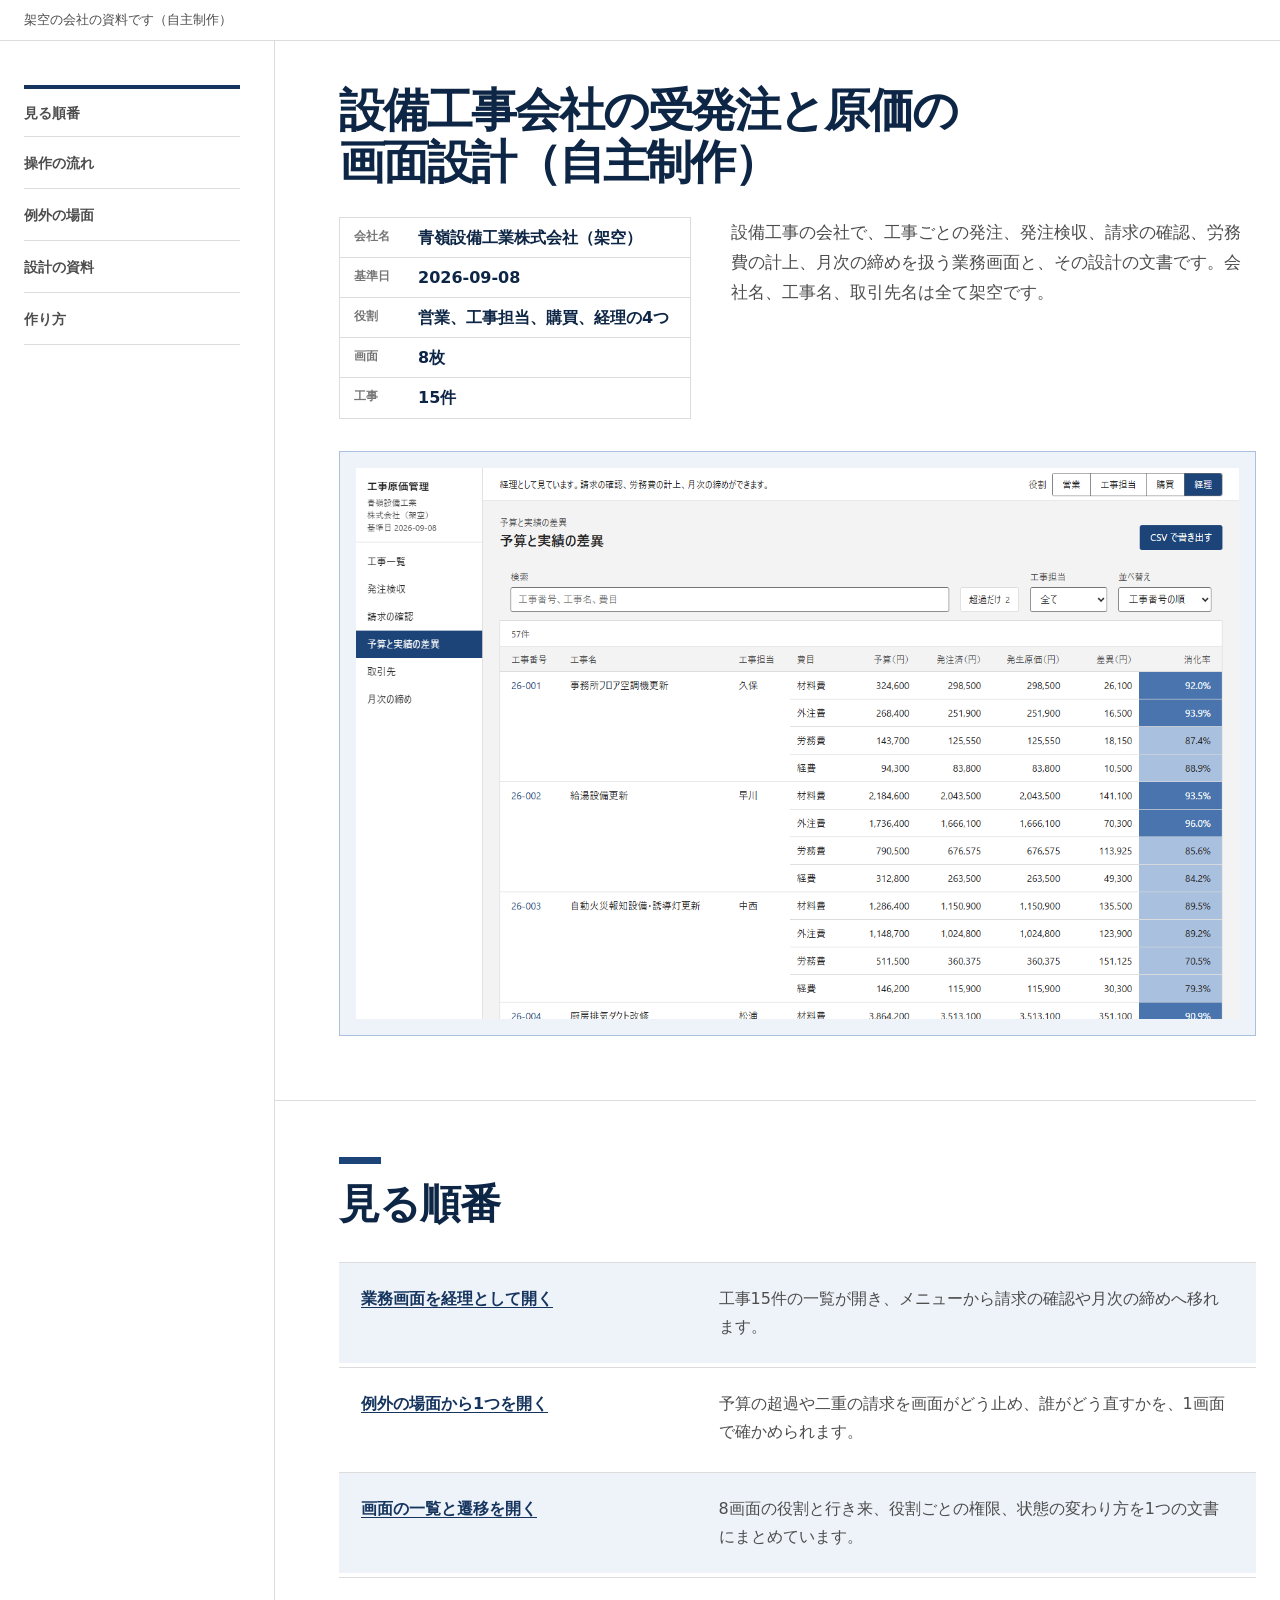
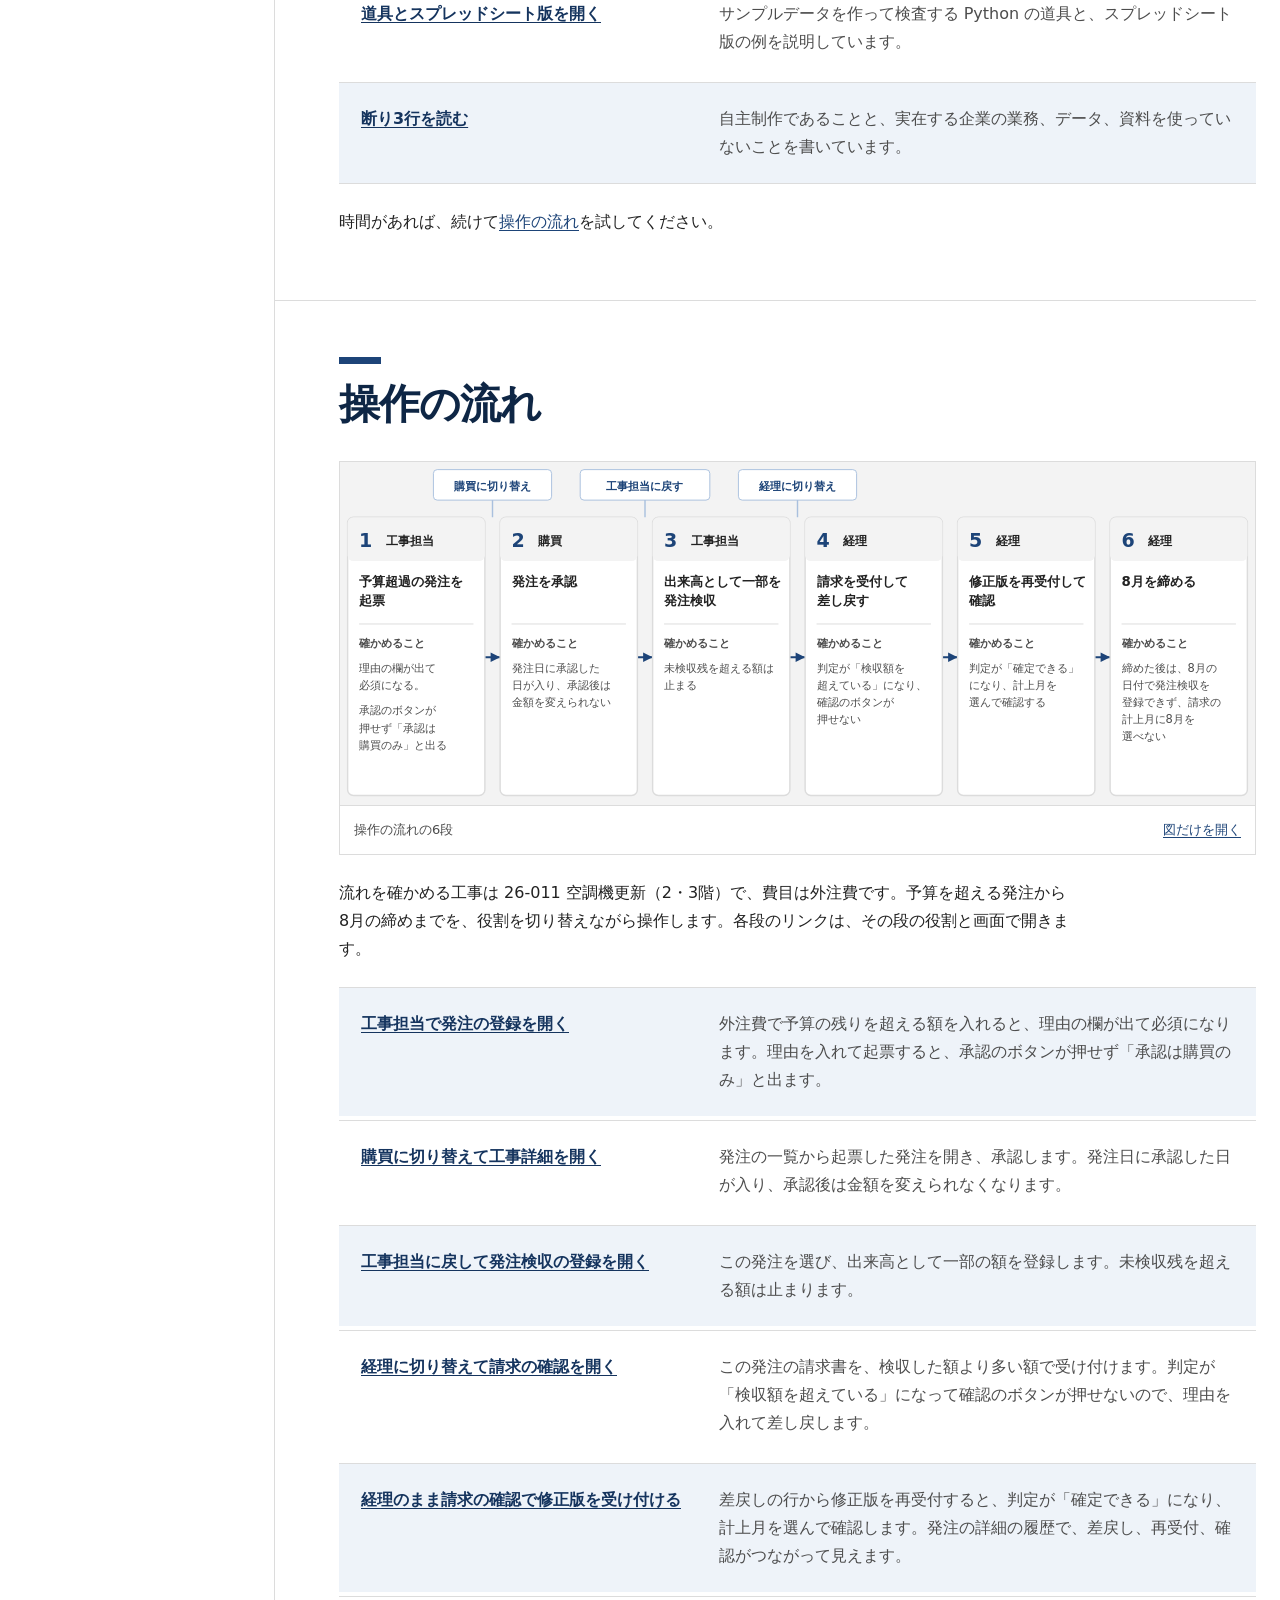
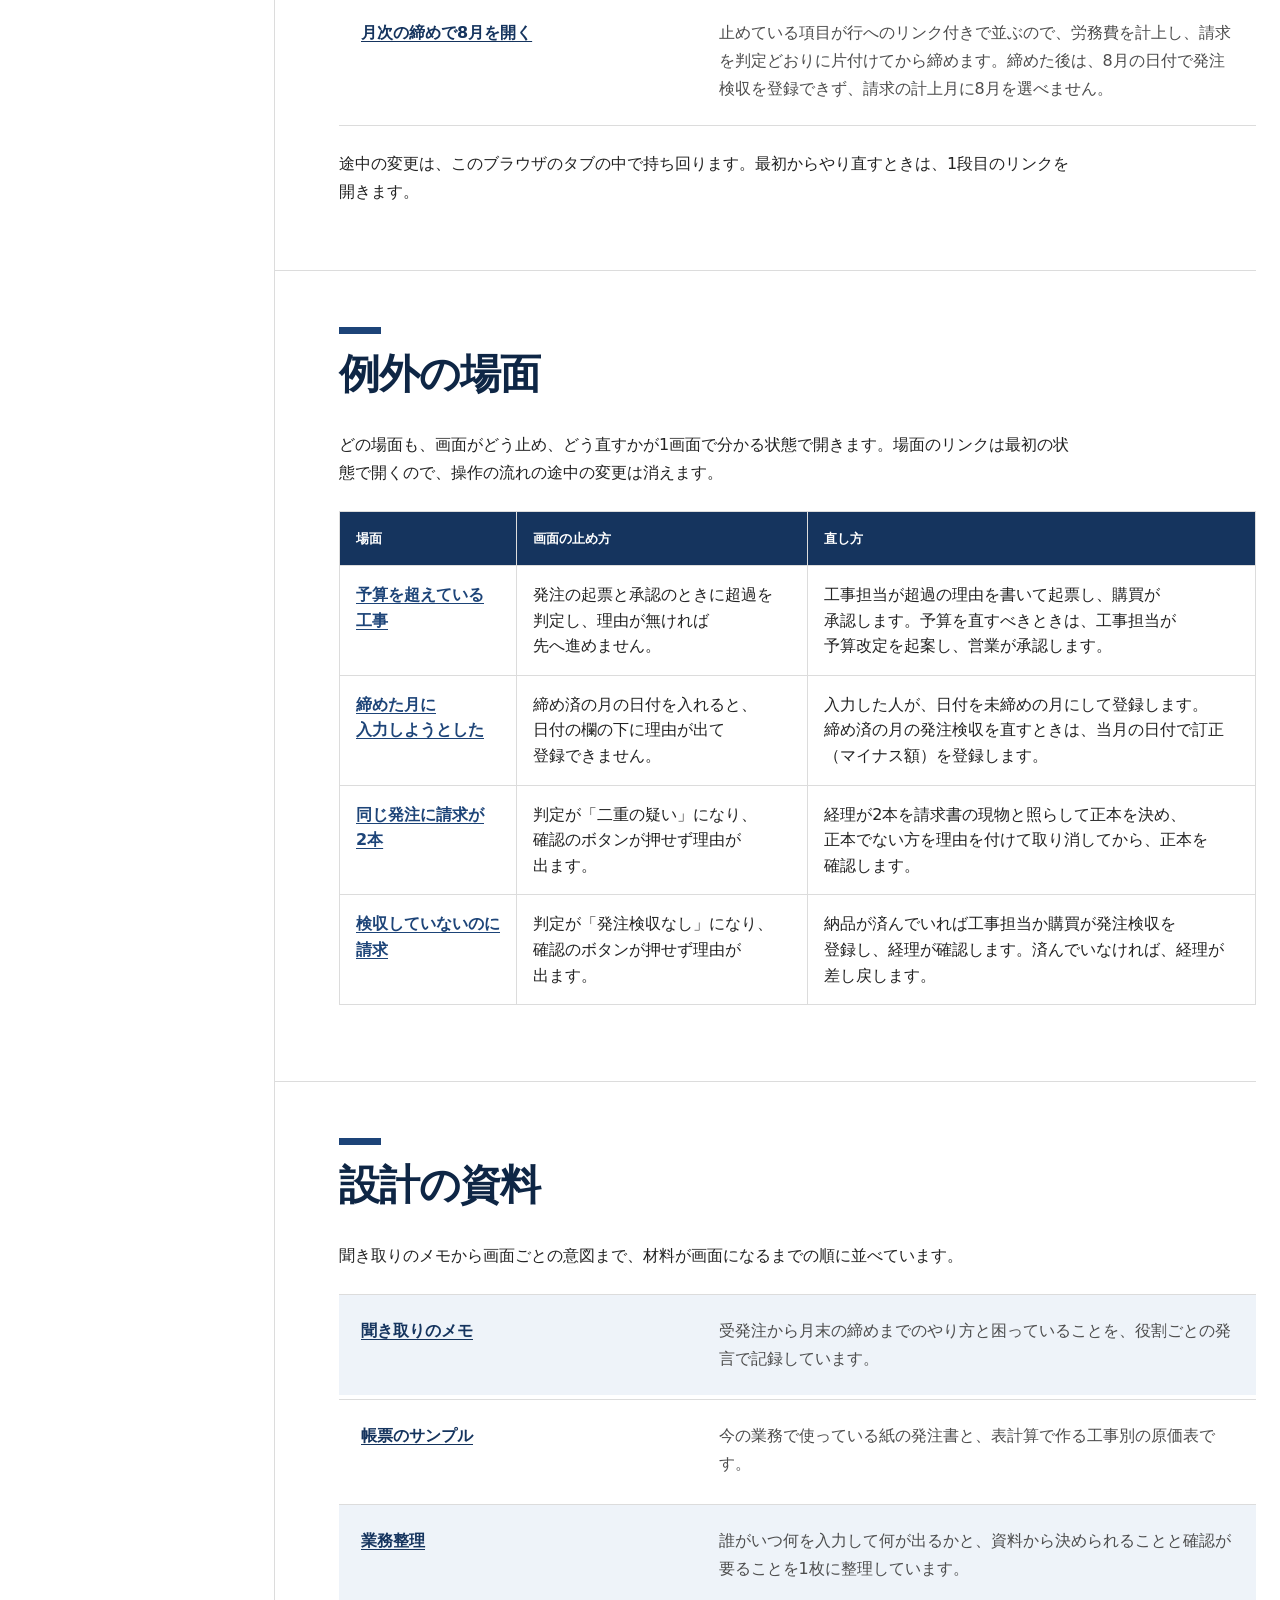
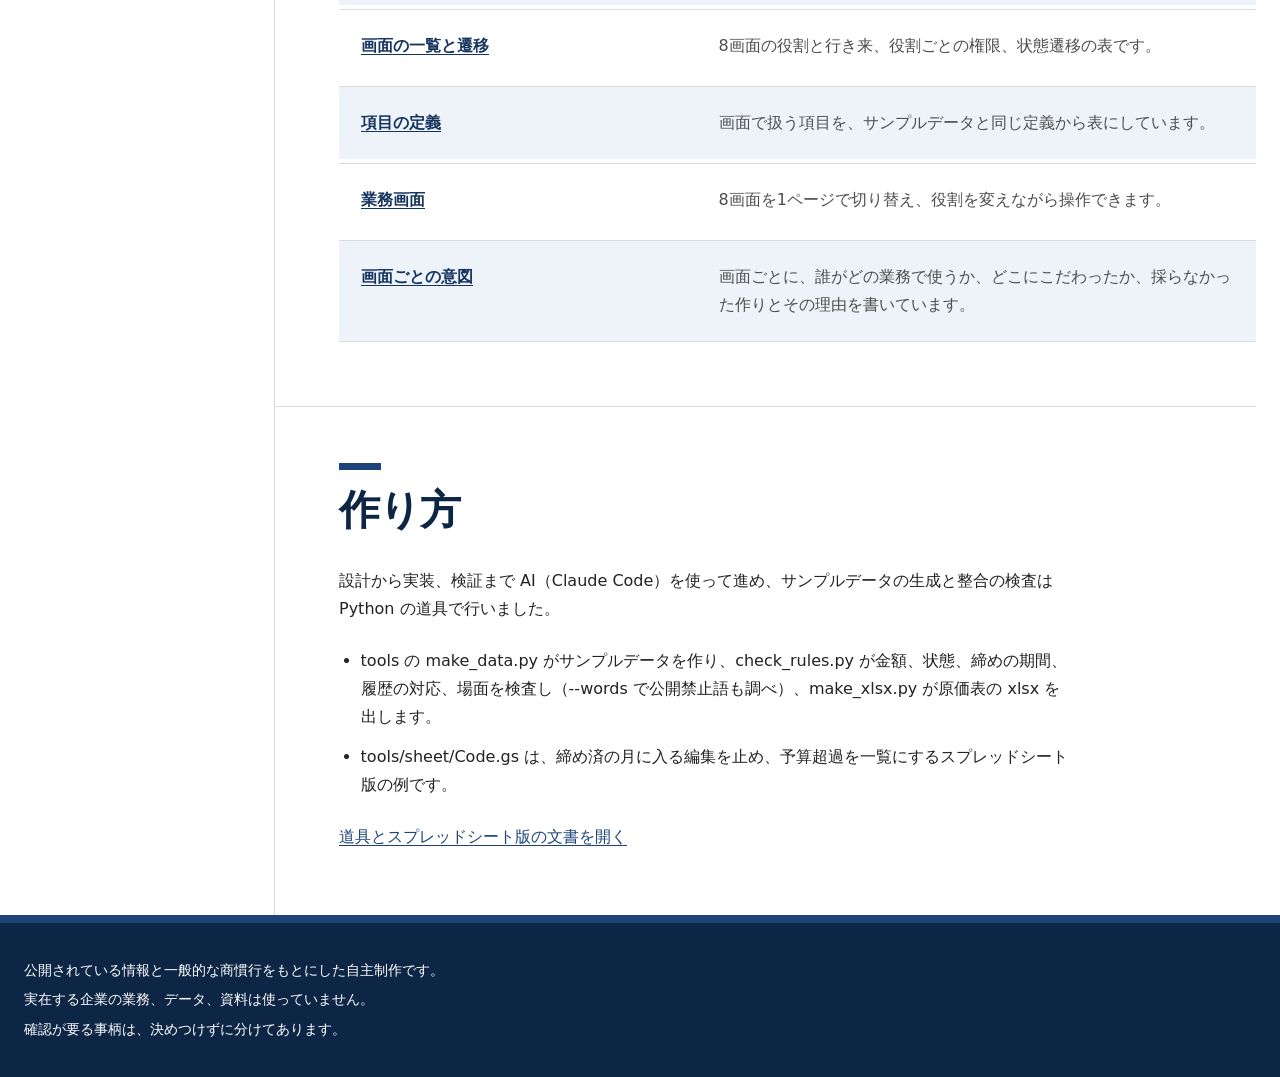
==== index.html @ 303785d9 "設備工事会社の受発注と原価の画面設計（自主制作）" ====
<!DOCTYPE html>
<html lang="ja">
<head>
<meta charset="utf-8">
<meta name="viewport" content="width=device-width, initial-scale=1">
<title>設備工事会社の受発注と原価の画面設計（自主制作）</title>
<link rel="stylesheet" href="docs/docs.css">
<style>
:root {
  --c-900: #0e2645;
  --c-800: #15345e;
  --c-700: #1d4478;
  --c-500: #4a74ad;
  --c-300: #a9c0de;
  --c-100: #d6e2f1;
  --c-50: #eef3f9;
}
body {
  background: #ffffff;
  font-size: 16px;
  line-height: 1.75;
}
.page.index-page {
  max-width: none;
  margin: 0;
  padding: 0;
  border: 0;
  border-radius: 0;
  background: #ffffff;
}
.index-page a {
  color: var(--c-700);
  text-decoration-thickness: 1px;
  text-underline-offset: .2em;
}
.index-page a:hover {
  color: var(--c-900);
  text-decoration-thickness: 2px;
}
.index-page a:focus-visible {
  outline: 3px solid var(--c-500);
  outline-offset: 3px;
  border-radius: 2px;
}
.index-page header {
  border-bottom: 1px solid #dcdcdc;
}
.index-page header .disc {
  width: min(1240px, calc(100% - 48px));
  margin: 0 auto;
  padding: 10px 0;
  border: 0;
  border-radius: 0;
  background: none;
  color: #4d4d4d;
  font-size: .8rem;
}
.layout {
  display: grid;
  grid-template-columns: 250px minmax(0, 1fr);
  grid-template-rows: auto 1fr;
  width: min(1240px, calc(100% - 48px));
  margin: 0 auto;
}
.title {
  grid-column: 2;
  grid-row: 1;
  padding: 44px 0 28px 64px;
  border-left: 1px solid #dcdcdc;
}
.local-nav {
  grid-column: 1;
  grid-row: 1 / span 2;
  align-self: start;
  position: sticky;
  top: 0;
  padding: 44px 34px 64px 0;
}
.local-nav a {
  display: flex;
  min-height: 52px;
  align-items: center;
  padding: 8px 0;
  border-bottom: 1px solid #dcdcdc;
  color: #4d4d4d;
  font-size: .86rem;
  font-weight: 650;
  text-decoration: none;
}
.local-nav a:first-child {
  border-top: 4px solid var(--c-800);
}
.local-nav a:hover {
  color: var(--c-900);
}
main {
  grid-column: 2;
  grid-row: 2;
  min-width: 0;
  border-left: 1px solid #dcdcdc;
}
.index-page h1 {
  max-width: 18em;
  margin: 0;
  color: var(--c-900);
  font-size: clamp(2.2rem, 3.6vw, 3.4rem);
  font-weight: 760;
  letter-spacing: -.045em;
  line-height: 1.12;
}
h1 .title-line {
  display: inline-block;
  width: max-content;
  max-width: 100%;
}
.intro {
  display: grid;
  grid-template-columns:
    minmax(0, 22em) minmax(0, 1fr);
  gap: 24px 40px;
  align-items: start;
  padding: 0 0 32px 64px;
}
.index-page .kv {
  grid-template-columns: max-content minmax(0, 1fr);
  border: 1px solid #dcdcdc;
}
.index-page .kv dt, .index-page .kv dd {
  padding: 8px 14px;
  border-bottom: 1px solid #dcdcdc;
}
.index-page .kv dt {
  color: #757575;
  font-size: .72rem;
  font-weight: 700;
  line-height: 1.9;
}
.index-page .kv dd {
  color: var(--c-900);
  font-weight: 700;
  line-height: 1.45;
  word-break: keep-all;
  overflow-wrap: normal;
}
.index-page .kv dt:last-of-type,
.index-page .kv dd:last-of-type {
  border-bottom: 0;
}
.value-chunk {
  display: inline-block;
  white-space: nowrap;
}
.index-lead {
  color: #4d4d4d;
  font-size: 1.08rem;
}
.screen-window {
  margin: 0 0 64px 64px;
  padding: 16px;
  border: 1px solid var(--c-300);
  background: var(--c-50);
}
.screen-link {
  display: block;
  overflow: hidden;
  background: #ffffff;
}
.screen-link img {
  display: block;
  width: 100%;
  height: auto;
}
.index-page section {
  padding: 56px 0 64px 64px;
  border-top: 1px solid #dcdcdc;
}
.index-page section > * + * {
  margin-top: 24px;
}
.index-page h2 {
  margin: 0 0 32px;
  padding: 0;
  border: 0;
  color: var(--c-900);
  font-size: clamp(1.8rem, 3.2vw, 3rem);
  font-weight: 700;
  line-height: 1.2;
  letter-spacing: -.025em;
  scroll-margin-top: 18px;
}
.index-page h2::before {
  content: "";
  display: block;
  width: 42px;
  height: 7px;
  margin-bottom: 16px;
  background: var(--c-700);
}
.index-page section > p,
.index-page section > ul {
  max-width: 46em;
}
.index-list {
  padding: 0;
  list-style: none;
}
.index-list > li {
  display: grid;
  grid-template-columns:
    minmax(220px, .78fr) minmax(0, 1.22fr);
  gap: 28px;
  padding: 22px;
  border-top: 1px solid #dcdcdc;
}
.index-list > li:nth-child(odd) {
  background: var(--c-50);
}
.index-list > li:last-child {
  border-bottom: 1px solid #dcdcdc;
}
.index-list > li > a {
  align-self: start;
  color: var(--c-800);
  font-weight: 750;
}
.index-list > li > p {
  color: #4d4d4d;
}
.index-page .fig {
  border: 1px solid #dcdcdc;
  background: #ffffff;
}
.index-page .fig img {
  border: 0;
  border-radius: 0;
}
.index-page .fig figcaption {
  margin: 0;
  padding: 6px 14px;
  border-top: 1px solid #dcdcdc;
  gap: 0 24px;
}
.index-page section ul {
  padding-left: 1.35em;
}
.index-page section ul li + li {
  margin-top: 12px;
}
.index-page footer.disc {
  margin: 0;
  padding:
    36px max(24px, calc((100% - 1240px) / 2));
  border: 0;
  border-top: 8px solid var(--c-700);
  border-radius: 0;
  background: var(--c-900);
  color: #ffffff;
  font-size: .9rem;
}
.index-page footer.disc p + p {
  margin-top: 6px;
}
@media print, (min-width: 780px) {
  .index-page .tbl {
    border-collapse: separate;
    border-spacing: 0;
    border: 1px solid #dcdcdc;
  }
  .index-page .tbl th, .index-page .tbl td {
    padding: 16px;
    border: 0;
    border-right: 1px solid #dcdcdc;
    border-bottom: 1px solid #dcdcdc;
  }
  .index-page .tbl th:last-child,
  .index-page .tbl td:last-child {
    border-right: 0;
  }
  .index-page .tbl tr:last-child td {
    border-bottom: 0;
  }
  .index-page .tbl th {
    background: var(--c-800);
    color: #ffffff;
    font-size: .82rem;
    font-weight: 700;
  }
  .index-page .tbl td:first-child {
    color: var(--c-900);
    font-weight: 700;
  }
}
@media (max-width: 1100px) {
  .intro {
    grid-template-columns: minmax(0, 1fr);
  }
  .index-page .kv {
    max-width: 30em;
  }
}
@media (max-width: 900px) {
  .layout {
    display: block;
    width: 100%;
  }
  .title {
    padding: 36px 24px 20px;
    border-left: 0;
  }
  .local-nav {
    position: static;
    display: flex;
    flex-wrap: wrap;
    gap: 0 20px;
    padding: 0 24px;
    border-top: 1px solid #dcdcdc;
    border-bottom: 1px solid #dcdcdc;
  }
  .local-nav a, .local-nav a:first-child {
    min-height: 44px;
    padding: 0;
    border: 0;
    font-size: .82rem;
  }
  main {
    border-left: 0;
  }
  .intro {
    padding: 28px 24px;
  }
  .screen-window {
    margin: 0 24px 48px;
  }
  .index-page section {
    padding: 48px 24px 56px;
  }
}
@media (max-width: 600px) {
  body {
    font-size: 15px;
  }
  .index-page header .disc {
    width: calc(100% - 32px);
  }
  .title {
    padding: 28px 16px 16px;
  }
  .index-page h1 {
    font-size: clamp(1.9rem, 8vw, 2.6rem);
  }
  .local-nav {
    gap: 0 16px;
    padding: 0 16px;
  }
  .intro {
    gap: 20px;
    padding: 24px 16px;
  }
  .index-page .kv {
    grid-template-columns: 5.6em minmax(0, 1fr);
  }
  .index-page .kv dt, .index-page .kv dd {
    padding: 8px 12px;
  }
  .screen-window {
    margin: 0 16px 40px;
    padding: 8px;
  }
  .index-page section {
    padding: 40px 16px 44px;
  }
  .index-list > li {
    grid-template-columns: minmax(0, 1fr);
    gap: 4px;
    padding: 12px;
  }
  .index-list > li > a,
  .index-page .tbl td a,
  .index-page section > p > a {
    display: inline-flex;
    min-height: 44px;
    align-items: center;
  }
  .index-page .fig figcaption {
    flex-direction: column;
    align-items: stretch;
  }
  .index-page .fig .open {
    min-height: 44px;
  }
}
@media print {
  body {
    font-size: 10.5pt;
  }
  .index-page header {
    border: 0;
  }
  .index-page header .disc {
    width: 100%;
    padding: 0 0 6pt;
  }
  .layout {
    display: block;
    width: 100%;
  }
  .local-nav {
    display: none;
  }
  .title {
    padding: 6pt 0 12pt;
    border: 0;
  }
  .index-page h1 {
    max-width: none;
    font-size: 24pt;
  }
  main {
    border: 0;
  }
  .intro {
    grid-template-columns:
      minmax(0, 19em) minmax(0, 1fr);
    gap: 0 16pt;
    padding: 0 0 12pt;
  }
  .index-lead {
    font-size: 10.5pt;
  }
  .screen-window {
    margin: 0;
    padding: 6pt;
    break-inside: avoid;
  }
  .index-page section {
    padding: 16pt 0 0;
    border: 0;
  }
  .index-page section > * + * {
    margin-top: 10pt;
  }
  .index-page h2 {
    margin-bottom: 10pt;
    font-size: 17pt;
    break-after: avoid;
  }
  .index-page h2::before {
    width: 28pt;
    height: 4pt;
    margin-bottom: 6pt;
  }
  .index-list > li {
    gap: 12pt;
    padding: 7pt 10pt;
    break-inside: avoid;
  }
  .index-page .tbl th, .index-page .tbl td {
    padding: 7pt 9pt;
  }
  .index-page .tbl th {
    background: #ffffff;
    color: #222222;
    border-bottom: 2px solid var(--c-800);
  }
  .index-page section ul li + li {
    margin-top: 6pt;
  }
  .index-page footer.disc {
    margin-top: 18pt;
    padding: 10pt 0 0;
    border-top: 2px solid var(--c-900);
    background: #ffffff;
    color: #222222;
  }
  .index-page a {
    color: #222222;
  }
}
</style>
</head>
<body>
<div class="page index-page">
<header>
<p class="disc">架空の会社の資料です（自主制作）</p>
</header>

<div class="layout">
<div class="title">
<h1><span class="title-line">設備工事会社の</span><span class="title-line">受発注と原価の</span><span class="title-line">画面設計（自主制作）</span></h1>
</div>

<nav class="local-nav" aria-label="このページの目次">
<a href="#sanpun">見る順番</a>
<a href="#ipponmichi">操作の流れ</a>
<a href="#reigai">例外の場面</a>
<a href="#michisuji">設計の資料</a>
<a href="#tsukuri">作り方</a>
</nav>

<main>
<div class="intro">
<dl class="kv">
<dt>会社名</dt><dd><span class="value-chunk">青嶺設備工業株式会社</span><span class="value-chunk">（架空）</span></dd>
<dt>基準日</dt><dd>2026-09-08</dd>
<dt>役割</dt><dd><span class="value-chunk">営業、</span><span class="value-chunk">工事担当、</span><span class="value-chunk">購買、</span><span class="value-chunk">経理の4つ</span></dd>
<dt>画面</dt><dd>8枚</dd>
<dt>工事</dt><dd>15件</dd>
</dl>
<p class="index-lead">設備工事の会社で、工事ごとの発注、発注検収、請求の確認、労務費の計上、月次の締めを扱う業務画面と、その設計の文書です。会社名、工事名、取引先名は全て架空です。</p>
</div>

<div class="screen-window">
<a class="screen-link" href="app.html#/sai?role=keiri"><img src="docs/img/gamen_sai.png" width="1280" height="800" alt="予算と実績の差異の画面"></a>
</div>

<section>
<h2 id="sanpun">見る順番</h2>
<ol class="index-list">
<li><a href="app.html#/kouji?role=keiri&reset=1">業務画面を経理として開く</a>
<p>工事15件の一覧が開き、メニューから請求の確認や月次の締めへ移れます。</p></li>
<li><a href="#reigai">例外の場面から1つを開く</a>
<p>予算の超過や二重の請求を画面がどう止め、誰がどう直すかを、1画面で確かめられます。</p></li>
<li><a href="docs/04_gamen_ichiran.html">画面の一覧と遷移を開く</a>
<p>8画面の役割と行き来、役割ごとの権限、状態の変わり方を1つの文書にまとめています。</p></li>
<li><a href="docs/07_dougu.html">道具とスプレッドシート版を開く</a>
<p>サンプルデータを作って検査する Python の道具と、スプレッドシート版の例を説明しています。</p></li>
<li><a href="#kotowari">断り3行を読む</a>
<p>自主制作であることと、実在する企業の業務、データ、資料を使っていないことを書いています。</p></li>
</ol>
<p>時間があれば、続けて<a href="#ipponmichi">操作の流れ</a>を試してください。</p>
</section>

<section>
<h2 id="ipponmichi">操作の流れ</h2>
<figure class="fig">
<img src="docs/img/ipponmichi.svg" width="960" height="360" alt="工事担当が予算を超える発注を起票し、購買が承認し、工事担当が一部を発注検収し、経理が請求を差し戻してから修正版を再受付して確認し、8月を締めるまでの6段と、各段で切り替える役割と確かめることを並べた図。">
<figcaption><span>操作の流れの6段</span><a class="open" href="docs/img/ipponmichi.svg">図だけを開く</a></figcaption>
</figure>
<p>流れを確かめる工事は 26-011 空調機更新（2・3階）で、費目は外注費です。予算を超える発注から8月の締めまでを、役割を切り替えながら操作します。各段のリンクは、その段の役割と画面で開きます。</p>
<ol class="index-list">
<li><a href="app.html#/hacchu/new?kouji=26-011&role=tanto&reset=1">工事担当で発注の登録を開く</a>
<p>外注費で予算の残りを超える額を入れると、理由の欄が出て必須になります。理由を入れて起票すると、承認のボタンが押せず「承認は購買のみ」と出ます。</p></li>
<li><a href="app.html#/kouji/26-011?role=kobai">購買に切り替えて工事詳細を開く</a>
<p>発注の一覧から起票した発注を開き、承認します。発注日に承認した日が入り、承認後は金額を変えられなくなります。</p></li>
<li><a href="app.html#/kenshu?role=tanto">工事担当に戻して発注検収の登録を開く</a>
<p>この発注を選び、出来高として一部の額を登録します。未検収残を超える額は止まります。</p></li>
<li><a href="app.html#/seikyu?role=keiri">経理に切り替えて請求の確認を開く</a>
<p>この発注の請求書を、検収した額より多い額で受け付けます。判定が「検収額を超えている」になって確認のボタンが押せないので、理由を入れて差し戻します。</p></li>
<li><a href="app.html#/seikyu?role=keiri">経理のまま請求の確認で修正版を受け付ける</a>
<p>差戻しの行から修正版を再受付すると、判定が「確定できる」になり、計上月を選んで確認します。発注の詳細の履歴で、差戻し、再受付、確認がつながって見えます。</p></li>
<li><a href="app.html#/shime/2026-08?role=keiri">月次の締めで8月を開く</a>
<p>止めている項目が行へのリンク付きで並ぶので、労務費を計上し、請求を判定どおりに片付けてから締めます。締めた後は、8月の日付で発注検収を登録できず、請求の計上月に8月を選べません。</p></li>
</ol>
<p>途中の変更は、このブラウザのタブの中で持ち回ります。最初からやり直すときは、1段目のリンクを開きます。</p>
</section>

<section>
<h2 id="reigai">例外の場面</h2>
<p>どの場面も、画面がどう止め、どう直すかが1画面で分かる状態で開きます。場面のリンクは最初の状態で開くので、操作の流れの途中の変更は消えます。</p>
<table class="tbl stack wide">
<thead><tr><th class="w10">場面</th><th>画面の止め方</th><th>直し方</th></tr></thead>
<tbody>
<tr>
<td class="ph" data-label="場面"><a href="app.html#/kouji/26-005?role=keiri&reset=1">
予算を超えている工事</a></td>
<td class="ph" data-label="止め方">発注の起票と承認のときに超過を判定し、理由が無ければ先へ進めません。</td>
<td class="ph" data-label="直し方">工事担当が超過の理由を書いて起票し、購買が承認します。予算を直すべきときは、工事担当が予算改定を起案し、営業が承認します。</td>
</tr>
<tr>
<td class="ph" data-label="場面"><a href="app.html#/kenshu?hacchu=26-007-03&date=2026-07-15&role=tanto&reset=1">
締めた月に入力しようとした</a></td>
<td class="ph" data-label="止め方">締め済の月の日付を入れると、日付の欄の下に理由が出て登録できません。</td>
<td class="ph" data-label="直し方">入力した人が、日付を未締めの月にして登録します。締め済の月の発注検収を直すときは、当月の日付で訂正（マイナス額）を登録します。</td>
</tr>
<tr>
<td class="ph" data-label="場面"><a href="app.html#/seikyu?focus=R-0106&role=keiri&reset=1">
同じ発注に請求が2本</a></td>
<td class="ph" data-label="止め方">判定が「二重の疑い」になり、確認のボタンが押せず理由が出ます。</td>
<td class="ph" data-label="直し方">経理が2本を請求書の現物と照らして正本を決め、正本でない方を理由を付けて取り消してから、正本を確認します。</td>
</tr>
<tr>
<td class="ph" data-label="場面"><a href="app.html#/seikyu?focus=R-0111&role=keiri&reset=1">
検収していないのに請求</a></td>
<td class="ph" data-label="止め方">判定が「発注検収なし」になり、確認のボタンが押せず理由が出ます。</td>
<td class="ph" data-label="直し方">納品が済んでいれば工事担当か購買が発注検収を登録し、経理が確認します。済んでいなければ、経理が差し戻します。</td>
</tr>
</tbody>
</table>
</section>

<section>
<h2 id="michisuji">設計の資料</h2>
<p>聞き取りのメモから画面ごとの意図まで、材料が画面になるまでの順に並べています。</p>
<ol class="index-list">
<li><a href="docs/01_kikitori.html">聞き取りのメモ</a>
<p>受発注から月末の締めまでのやり方と困っていることを、役割ごとの発言で記録しています。</p></li>
<li><a href="docs/02_chohyo.html">帳票のサンプル</a>
<p>今の業務で使っている紙の発注書と、表計算で作る工事別の原価表です。</p></li>
<li><a href="docs/03_gyomu_seiri.html">業務整理</a>
<p>誰がいつ何を入力して何が出るかと、資料から決められることと確認が要ることを1枚に整理しています。</p></li>
<li><a href="docs/04_gamen_ichiran.html">画面の一覧と遷移</a>
<p>8画面の役割と行き来、役割ごとの権限、状態遷移の表です。</p></li>
<li><a href="docs/05_koumoku.html">項目の定義</a>
<p>画面で扱う項目を、サンプルデータと同じ定義から表にしています。</p></li>
<li><a href="app.html">業務画面</a>
<p>8画面を1ページで切り替え、役割を変えながら操作できます。</p></li>
<li><a href="docs/06_gamen_ito.html">画面ごとの意図</a>
<p>画面ごとに、誰がどの業務で使うか、どこにこだわったか、採らなかった作りとその理由を書いています。</p></li>
</ol>
</section>

<section>
<h2 id="tsukuri">作り方</h2>
<p>設計から実装、検証まで AI（Claude Code）を使って進め、サンプルデータの生成と整合の検査は Python の道具で行いました。</p>
<ul>
<li>tools の make_data.py がサンプルデータを作り、check_rules.py が金額、状態、締めの期間、履歴の対応、場面を検査し（--words で公開禁止語も調べ）、make_xlsx.py が原価表の xlsx を出します。</li>
<li>tools/sheet/Code.gs は、締め済の月に入る編集を止め、予算超過を一覧にするスプレッドシート版の例です。</li>
</ul>
<p><a href="docs/07_dougu.html">道具とスプレッドシート版の文書を開く</a></p>
</section>
</main>
</div>

<footer class="disc" id="kotowari">
<p>公開されている情報と一般的な商慣行をもとにした自主制作です。</p>
<p>実在する企業の業務、データ、資料は使っていません。</p>
<p>確認が要る事柄は、決めつけずに分けてあります。</p>
</footer>
</div>
</body>
</html>
---- docs/docs.css ----
:root {
  --c: #1d4478;
  --bg: #f3f3f3;
  --surface: #ffffff;
  --line: #dcdcdc;
  --ink: #222222;
  --ink-2: #4d4d4d;
  --ink-3: #757575;

  --font: system-ui, "Hiragino Sans", "Noto Sans JP", "Yu Gothic UI", "Meiryo", sans-serif;
  --mono: ui-monospace, "Consolas", "Menlo", monospace;
  --fs: 14px;
  --fs-s: 13px;
  --fs-h1: 20px;
  --fs-h2: 16px;
  --lh: 1.7;
  --r: 3px;
  --tap: 44px;
}

*, *::before, *::after { box-sizing: border-box; }

html { -webkit-text-size-adjust: 100%; }

body {
  margin: 0;
  background: var(--bg);
  color: var(--ink);
  font-family: var(--font);
  font-size: var(--fs);
  line-height: var(--lh);
  font-variant-numeric: tabular-nums;
  overflow-wrap: anywhere;
}

h1, h2, h3, p, ol, ul, dl, dd, figure, table { margin: 0; }

a { color: var(--c); text-decoration: underline; text-underline-offset: 2px; }

:focus-visible { outline: 2px solid var(--c); outline-offset: 2px; }

/* ---------- 紙面 ---------- */

.page {
  max-width: 760px;
  margin: 24px auto 48px;
  padding: 24px 40px 32px;
  background: var(--surface);
  border: 1px solid var(--line);
  border-radius: var(--r);
}

/* ---------- 断りの枠 ---------- */

.disc {
  padding: 8px 12px;
  background: var(--bg);
  border: 1px solid var(--line);
  border-radius: var(--r);
  color: var(--ink-2);
  font-size: var(--fs-s);
  line-height: 1.6;
}
footer.disc { margin-top: 40px; }

/* ---------- 文書間の移動の帯 ---------- */

.nav {
  display: flex; flex-wrap: wrap; align-items: center; gap: 0 20px;
  margin: 8px 0 24px;
  border-bottom: 1px solid var(--line);
  font-size: var(--fs-s);
}
.nav a, .nav .off {
  display: inline-flex; align-items: center;
  min-height: 36px;
  white-space: nowrap;
}
.nav a { text-decoration: none; }
.nav a:hover { text-decoration: underline; }
.nav .off { color: var(--ink-3); }
.nav .prev { margin-left: auto; }

/* ---------- 見出しと本文 ---------- */

h1 { font-size: var(--fs-h1); font-weight: 600; line-height: 1.4; margin-bottom: 12px; }

h2 {
  margin: 36px 0 12px;
  padding-bottom: 6px;
  border-bottom: 1px solid var(--line);
  font-size: var(--fs-h2); font-weight: 600; line-height: 1.5;
}

h3 { margin: 24px 0 8px; font-size: var(--fs); font-weight: 600; line-height: 1.5; }

h2 + h3 { margin-top: 12px; }

p + p { margin-top: 8px; }

ol, ul { padding-left: 1.6em; }
li + li { margin-top: 4px; }
p + ol, p + ul, ol + p, ul + p { margin-top: 8px; }

.muted { color: var(--ink-2); }
.small { font-size: var(--fs-s); }
.nw { white-space: nowrap; }
.num { text-align: right; white-space: nowrap; }

code { font-family: var(--mono); font-size: 0.93em; }
pre {
  margin: 12px 0;
  padding: 10px 12px;
  background: var(--bg);
  border: 1px solid var(--line);
  border-radius: var(--r);
  font-family: var(--mono);
  font-size: var(--fs-s);
  line-height: 1.6;
  white-space: pre-wrap;
  overflow-wrap: anywhere;
}
pre code { font-size: inherit; }

/* ---------- ページ内の目次 ---------- */

.toc {
  margin: 16px 0 8px;
  padding: 8px 14px;
  border: 1px solid var(--line);
  border-radius: var(--r);
  font-size: var(--fs-s);
}
.toc ol { padding-left: 1.4em; }
.toc li + li { margin-top: 0; }
.toc a { display: inline-block; padding: 2px 0; }

/* ---------- 項目名と値の2列 ---------- */

.kv {
  display: grid;
  grid-template-columns: 7em minmax(0, 1fr);
  border-top: 1px solid var(--line);
}
.kv dt, .kv dd { padding: 7px 0; border-bottom: 1px solid var(--line); }
.kv dt { padding-right: 12px; color: var(--ink-2); font-size: var(--fs-s); line-height: 1.8; }

/* ---------- 表 ---------- */

.tbl {
  width: 100%;
  margin: 12px 0;
  border-collapse: collapse;
}
.tbl th, .tbl td {
  padding: 7px 10px;
  border: 1px solid var(--line);
  text-align: left;
  vertical-align: top;
  line-height: 1.6;
}
.tbl th {
  background: var(--bg);
  color: var(--ink-2);
  font-size: var(--fs-s);
  font-weight: 400;
  white-space: nowrap;
}
.tbl th.num, .tbl td.num { text-align: right; white-space: nowrap; }
.tbl .w5 { width: 5em; }
.tbl .w7 { width: 7em; }
.tbl .w8 { width: 8em; }
.tbl .w9 { width: 9em; }
.tbl .w10 { width: 10em; }
.tbl .w12 { width: 12em; }
.tbl caption { padding-bottom: 6px; text-align: left; color: var(--ink-2); font-size: var(--fs-s); }

/* 列幅を見出しの幅クラスで決め、中身の長さで変えない */
.tbl.fixed { table-layout: fixed; }

/* 語の途中で折り返さない（括弧、句読点、空白の前後でだけ折り返す） */
.ka { word-break: keep-all; overflow-wrap: break-word; }

/* 文の列: 語の途中で折り返さない。対応するブラウザでは文節の切れ目で折り返し、列を文節より細くしない */
.ph { word-break: keep-all; }
@supports (word-break: auto-phrase) {
  .ph { word-break: auto-phrase; overflow-wrap: break-word; }
}

/* 列の多い表: 幅 780 以上と印刷では文字と左右の余白を詰めて1行に収める */
@media print, (min-width: 780px) {
  .tbl.dense { font-size: var(--fs-s); }
  .tbl.dense th, .tbl.dense td { padding: 7px 5px; }
}

/* ---------- 図 ---------- */

.fig { margin: 16px 0 24px; }
.fig img {
  display: block;
  width: 100%;
  height: auto;
  background: var(--surface);
  border: 1px solid var(--line);
  border-radius: var(--r);
}
.fig figcaption {
  display: flex; align-items: center; justify-content: space-between; flex-wrap: wrap; gap: 0 16px;
  margin-top: 4px;
  color: var(--ink-2);
  font-size: var(--fs-s);
}
.fig .open { display: inline-flex; align-items: center; min-height: 36px; white-space: nowrap; }

/* ---------- 会話の書き起こし ---------- */

.talk { border-top: 1px solid var(--line); }
.talk > div {
  display: grid;
  grid-template-columns: 5em minmax(0, 1fr);
  gap: 4px 16px;
  padding: 10px 0;
  border-bottom: 1px solid var(--line);
}
.talk dt { grid-column: 1; color: var(--ink-2); font-size: var(--fs-s); line-height: 1.85; white-space: nowrap; }
.talk dd { grid-column: 2; }

/* ---------- 幅 780 未満: 列の多い表を縦に並べる ---------- */

@media screen and (max-width: 779px) {
  .stack.wide, .stack.wide tbody, .stack.wide tr, .stack.wide td { display: block; width: auto; }
  .stack.wide thead { display: none; }
  .stack.wide tr { padding: 6px 12px; border: 1px solid var(--line); border-top: 0; }
  .stack.wide tr:first-child { border-top: 1px solid var(--line); }
  .stack.wide td { position: relative; padding: 3px 0 3px 7.5em; border: 0; }
  .stack.wide td::before {
    content: attr(data-label);
    position: absolute; left: 0; top: 3px;
    width: 7em;
    color: var(--ink-2);
    font-size: var(--fs-s);
    line-height: 1.85;
  }
}

/* ---------- 幅 640 以下（375 を含む） ---------- */

@media (max-width: 640px) {
  body { background: var(--surface); }

  .page { margin: 0; padding: 12px 16px 32px; border: 0; border-radius: 0; }

  .nav { gap: 0 16px; }
  .nav .doc { display: none; }
  .nav a, .nav .off, .fig .open { min-height: var(--tap); }
  .toc a { padding: 8px 0; }

  h2 { margin-top: 32px; }

  .talk > div { grid-template-columns: minmax(0, 1fr); gap: 2px; }
  .talk dt, .talk dd { grid-column: 1; }

  .kv { grid-template-columns: 6em minmax(0, 1fr); }

  .stack, .stack tbody, .stack tr, .stack td { display: block; width: auto; }
  .stack thead { display: none; }
  .stack tr { padding: 6px 12px; border: 1px solid var(--line); border-top: 0; }
  .stack tr:first-child { border-top: 1px solid var(--line); }
  .stack td { position: relative; padding: 3px 0 3px 7.5em; border: 0; }
  .stack td::before {
    content: attr(data-label);
    position: absolute; left: 0; top: 3px;
    width: 7em;
    color: var(--ink-2);
    font-size: var(--fs-s);
    line-height: 1.85;
  }
  .stack td.num { text-align: left; }
}

/* ---------- 印刷（A4） ---------- */

@page { size: A4; margin: 16mm 15mm 18mm; }

@media print {
  body { background: var(--surface); font-size: 10.5pt; }
  .page { max-width: none; margin: 0; padding: 0; border: 0; }
  .nav, .toc, .fig .open { display: none; }
  a { color: var(--ink); text-decoration: none; }
  h2, h3 { break-after: avoid; }
  .tbl tr, .talk > div, .fig, .disc { break-inside: avoid; }
  .tbl th { background: var(--surface); }
}
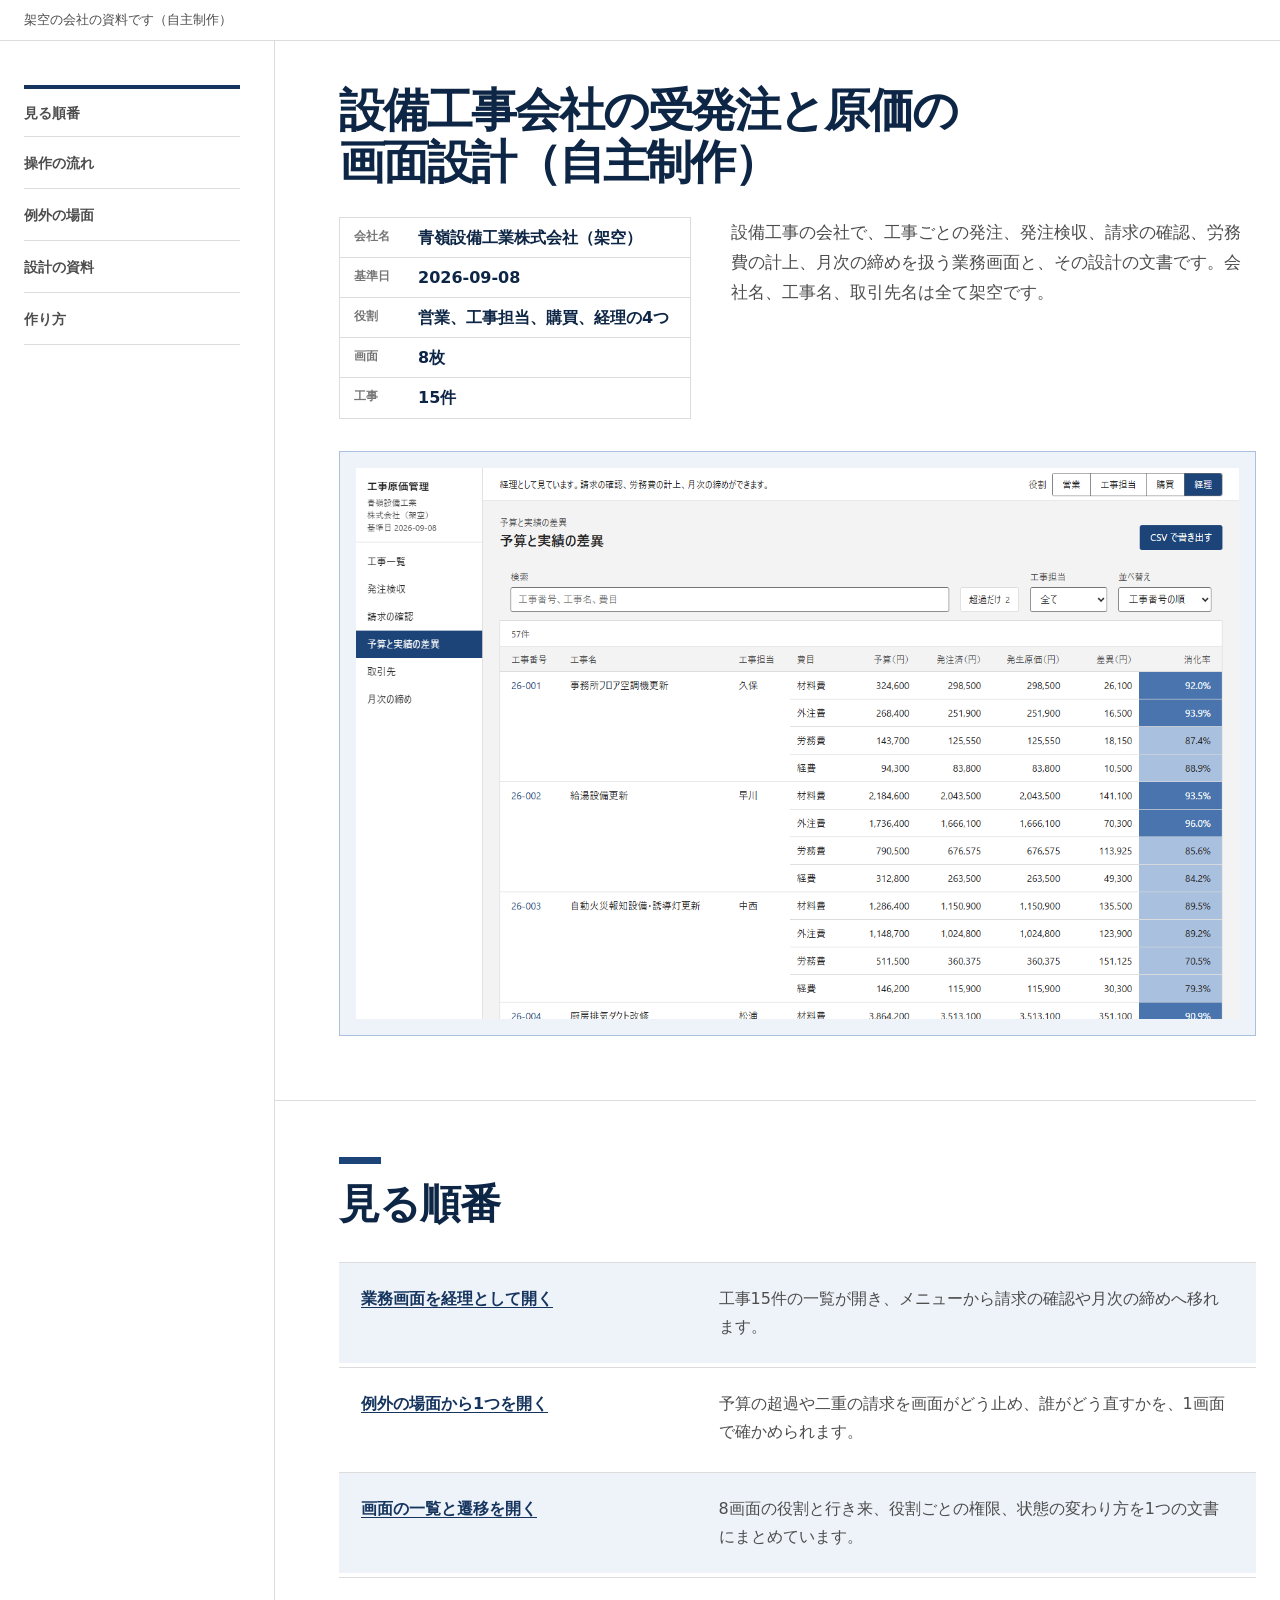
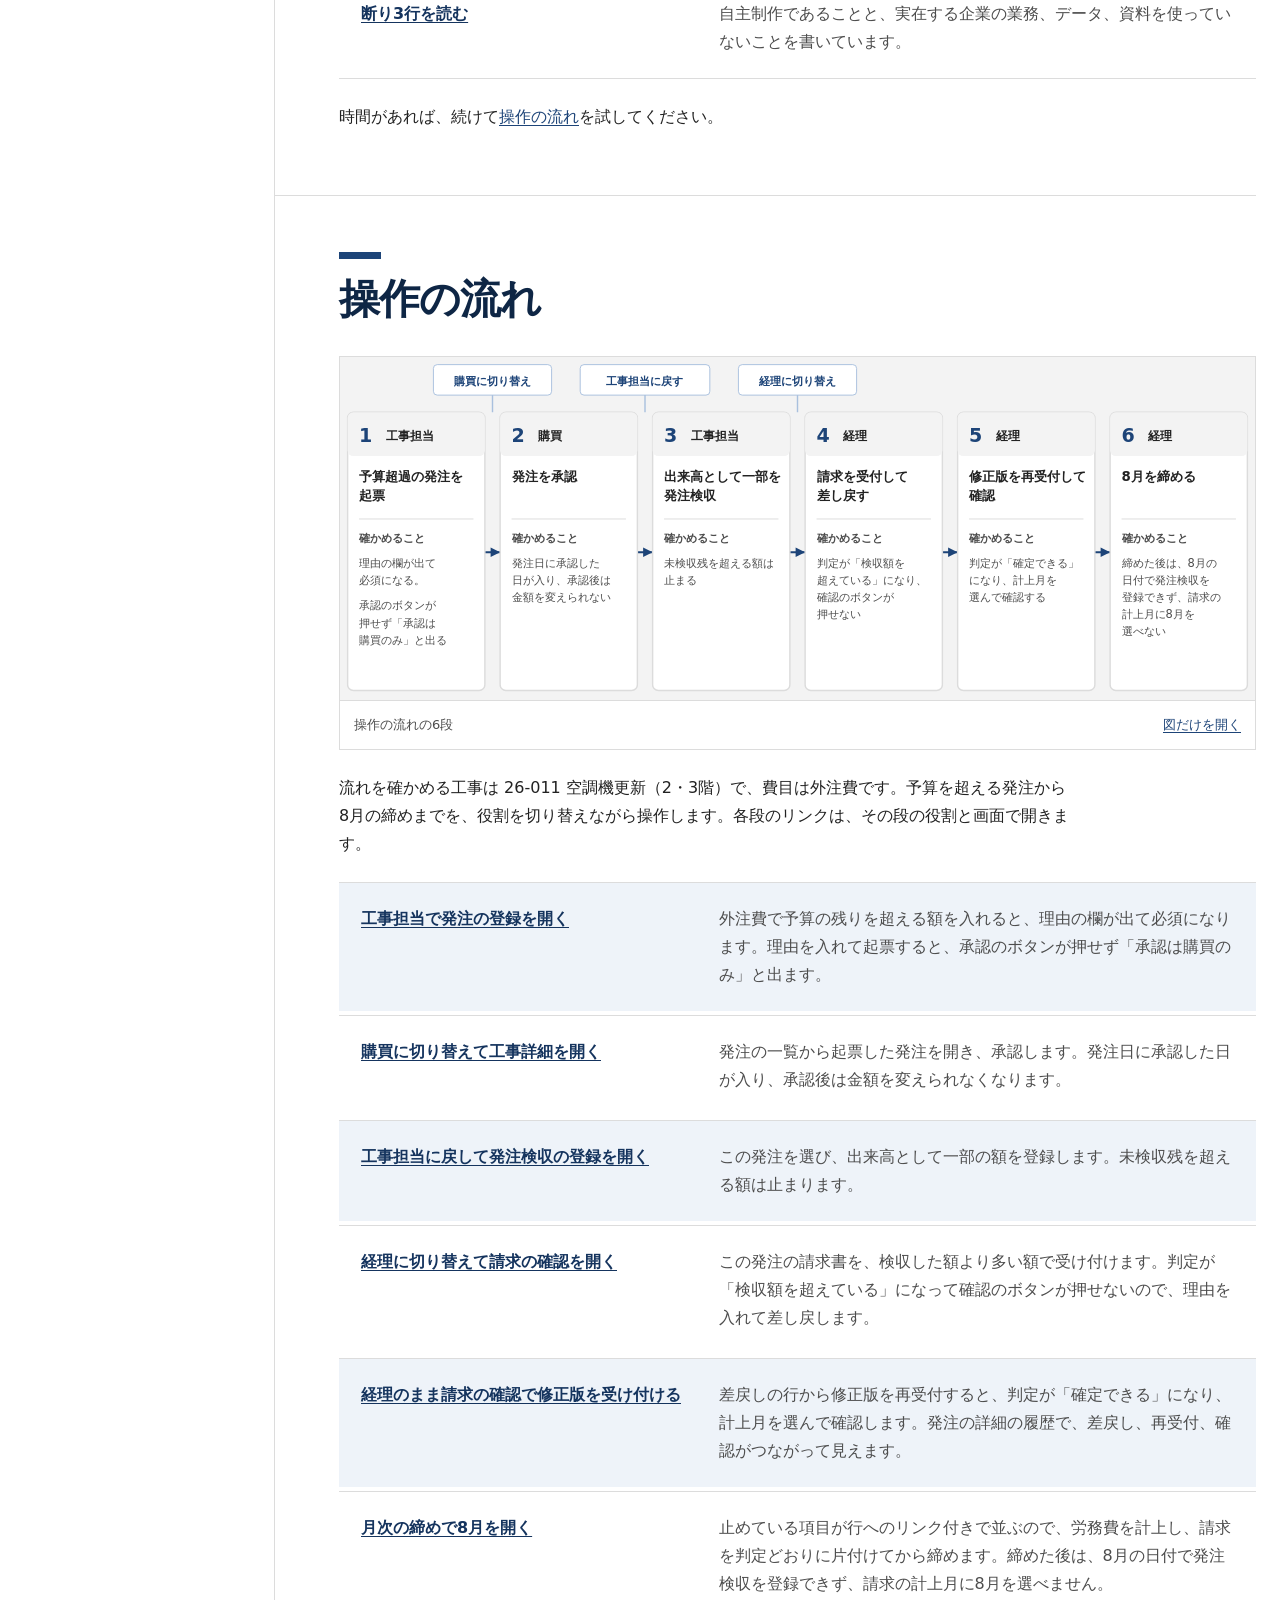
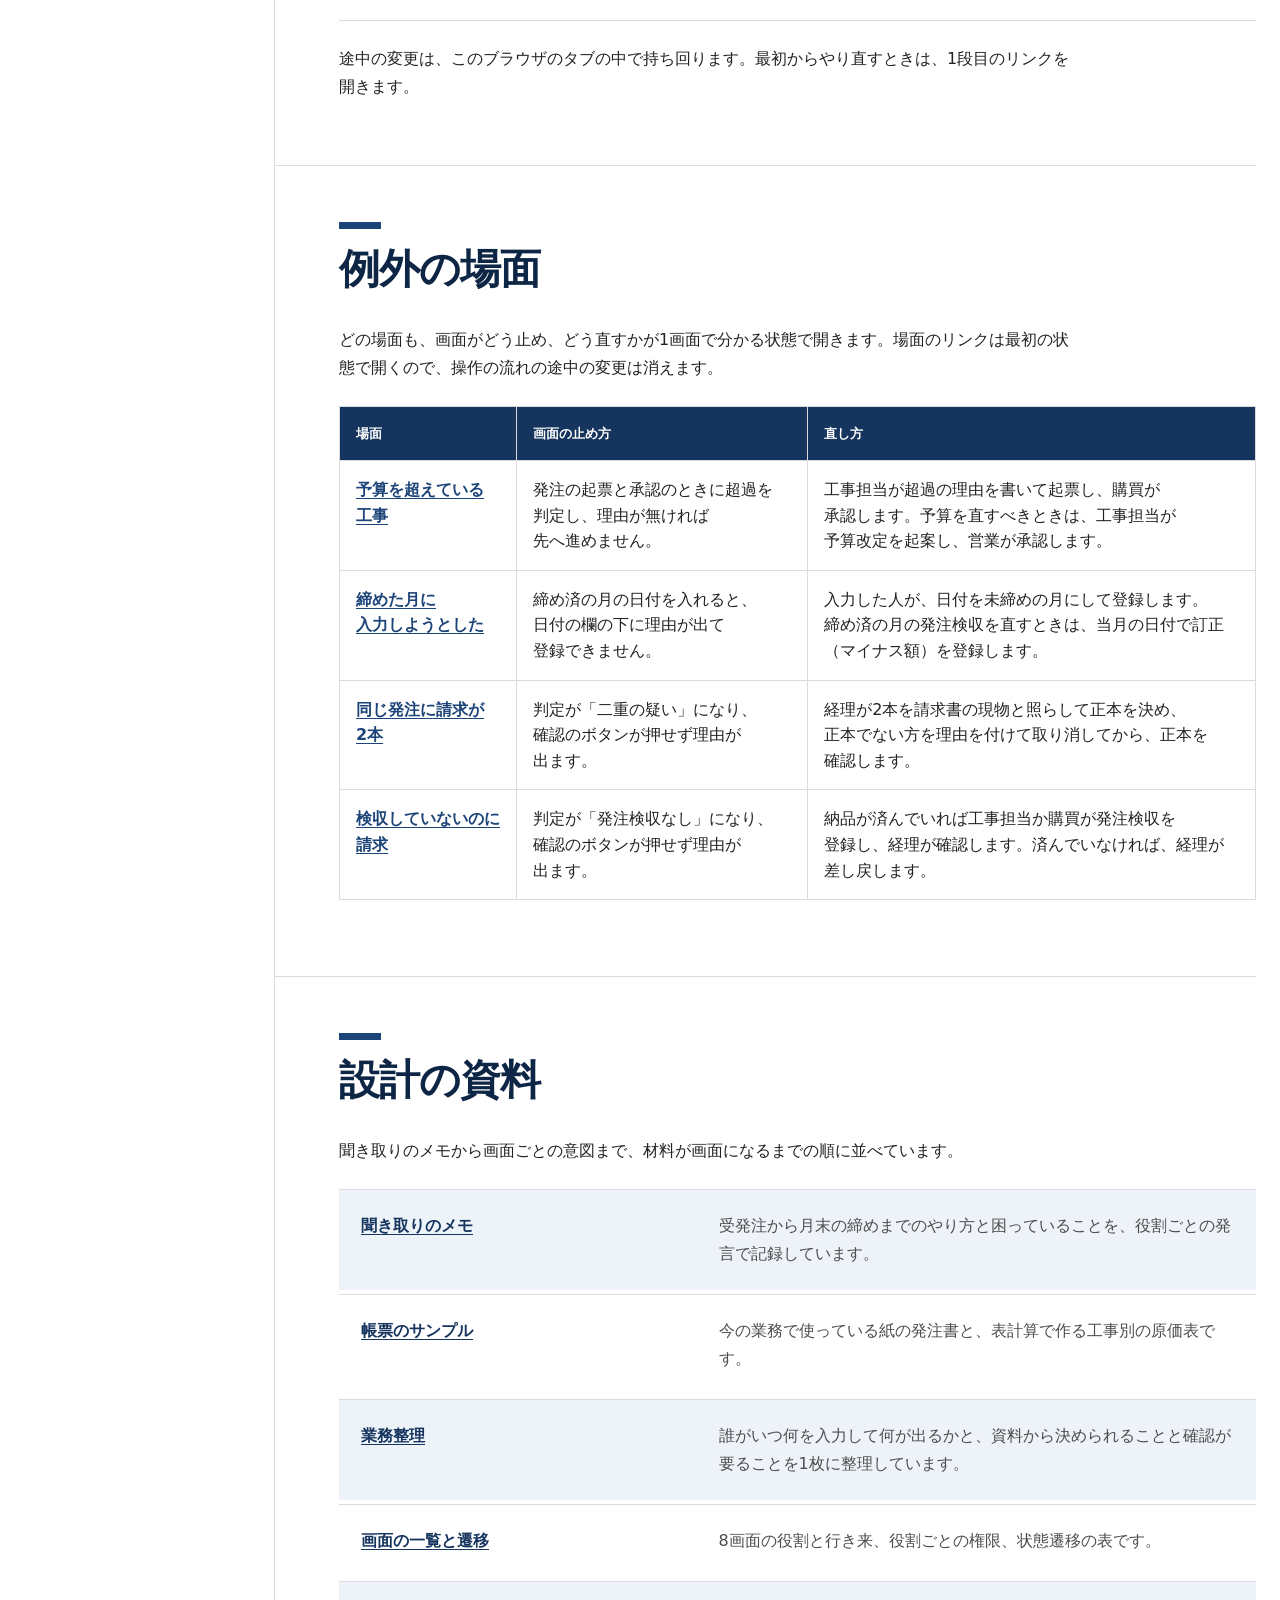
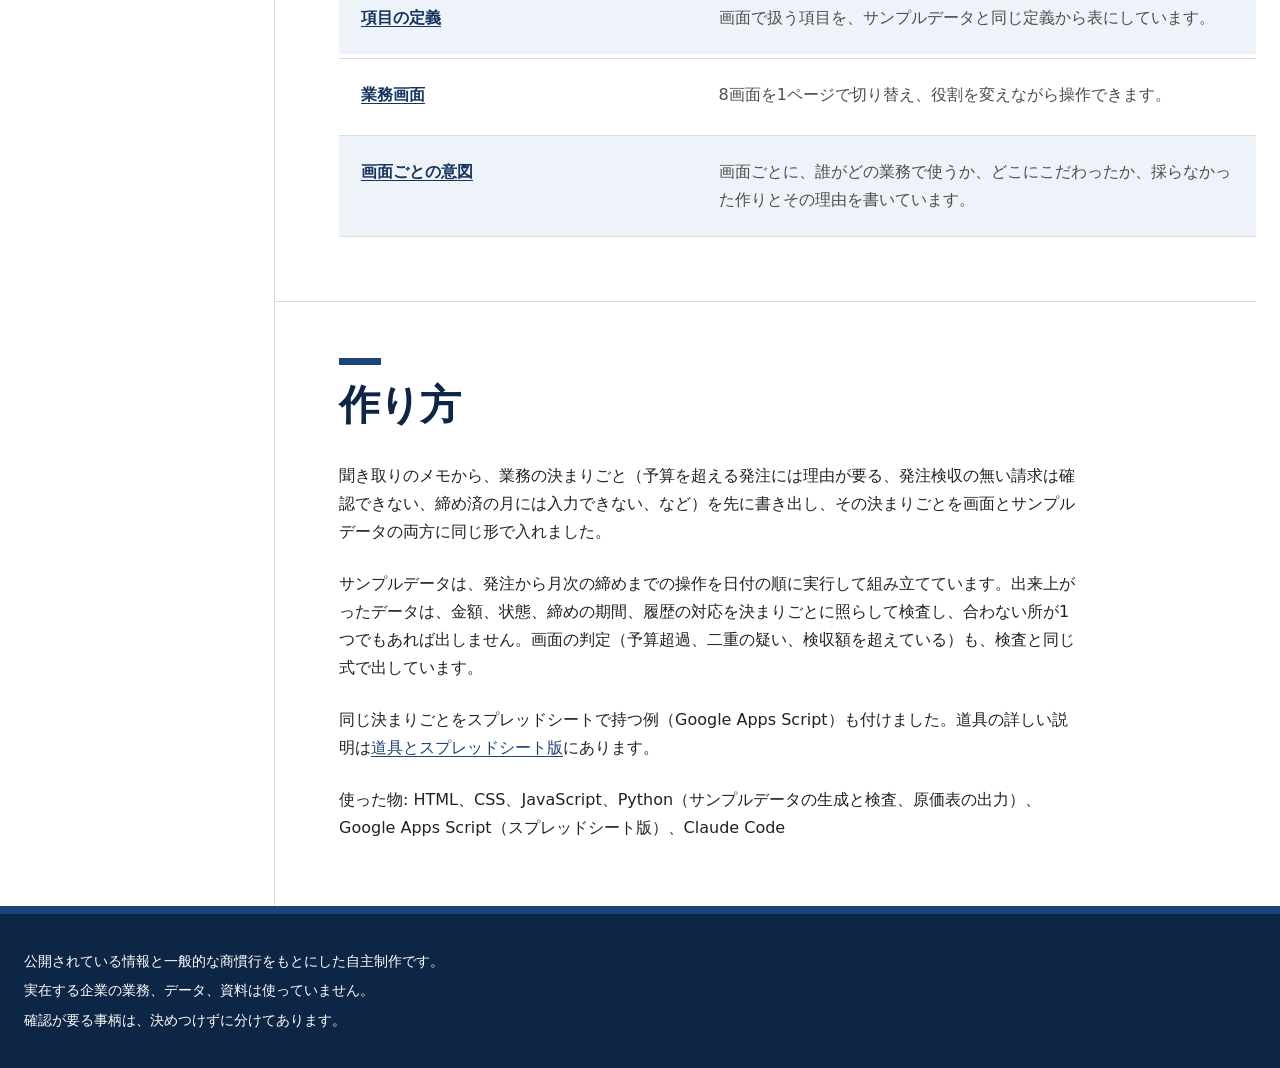
==== commit 87a3b437: "作り方と見る順番の文を整理し、道具の文書の説明を揃える" ====
--- a/index.html
+++ b/index.html
@@ -522,8 +522,6 @@
 <p>予算の超過や二重の請求を画面がどう止め、誰がどう直すかを、1画面で確かめられます。</p></li>
 <li><a href="docs/04_gamen_ichiran.html">画面の一覧と遷移を開く</a>
 <p>8画面の役割と行き来、役割ごとの権限、状態の変わり方を1つの文書にまとめています。</p></li>
-<li><a href="docs/07_dougu.html">道具とスプレッドシート版を開く</a>
-<p>サンプルデータを作って検査する Python の道具と、スプレッドシート版の例を説明しています。</p></li>
 <li><a href="#kotowari">断り3行を読む</a>
 <p>自主制作であることと、実在する企業の業務、データ、資料を使っていないことを書いています。</p></li>
 </ol>
@@ -611,12 +609,10 @@
 
 <section>
 <h2 id="tsukuri">作り方</h2>
-<p>設計から実装、検証まで AI（Claude Code）を使って進め、サンプルデータの生成と整合の検査は Python の道具で行いました。</p>
-<ul>
-<li>tools の make_data.py がサンプルデータを作り、check_rules.py が金額、状態、締めの期間、履歴の対応、場面を検査し（--words で公開禁止語も調べ）、make_xlsx.py が原価表の xlsx を出します。</li>
-<li>tools/sheet/Code.gs は、締め済の月に入る編集を止め、予算超過を一覧にするスプレッドシート版の例です。</li>
-</ul>
-<p><a href="docs/07_dougu.html">道具とスプレッドシート版の文書を開く</a></p>
+<p>聞き取りのメモから、業務の決まりごと（予算を超える発注には理由が要る、発注検収の無い請求は確認できない、締め済の月には入力できない、など）を先に書き出し、その決まりごとを画面とサンプルデータの両方に同じ形で入れました。</p>
+<p>サンプルデータは、発注から月次の締めまでの操作を日付の順に実行して組み立てています。出来上がったデータは、金額、状態、締めの期間、履歴の対応を決まりごとに照らして検査し、合わない所が1つでもあれば出しません。画面の判定（予算超過、二重の疑い、検収額を超えている）も、検査と同じ式で出しています。</p>
+<p>同じ決まりごとをスプレッドシートで持つ例（Google Apps Script）も付けました。道具の詳しい説明は<a href="docs/07_dougu.html">道具とスプレッドシート版</a>にあります。</p>
+<p>使った物: HTML、CSS、JavaScript、Python（サンプルデータの生成と検査、原価表の出力）、Google Apps Script（スプレッドシート版）、Claude Code</p>
 </section>
 </main>
 </div>
